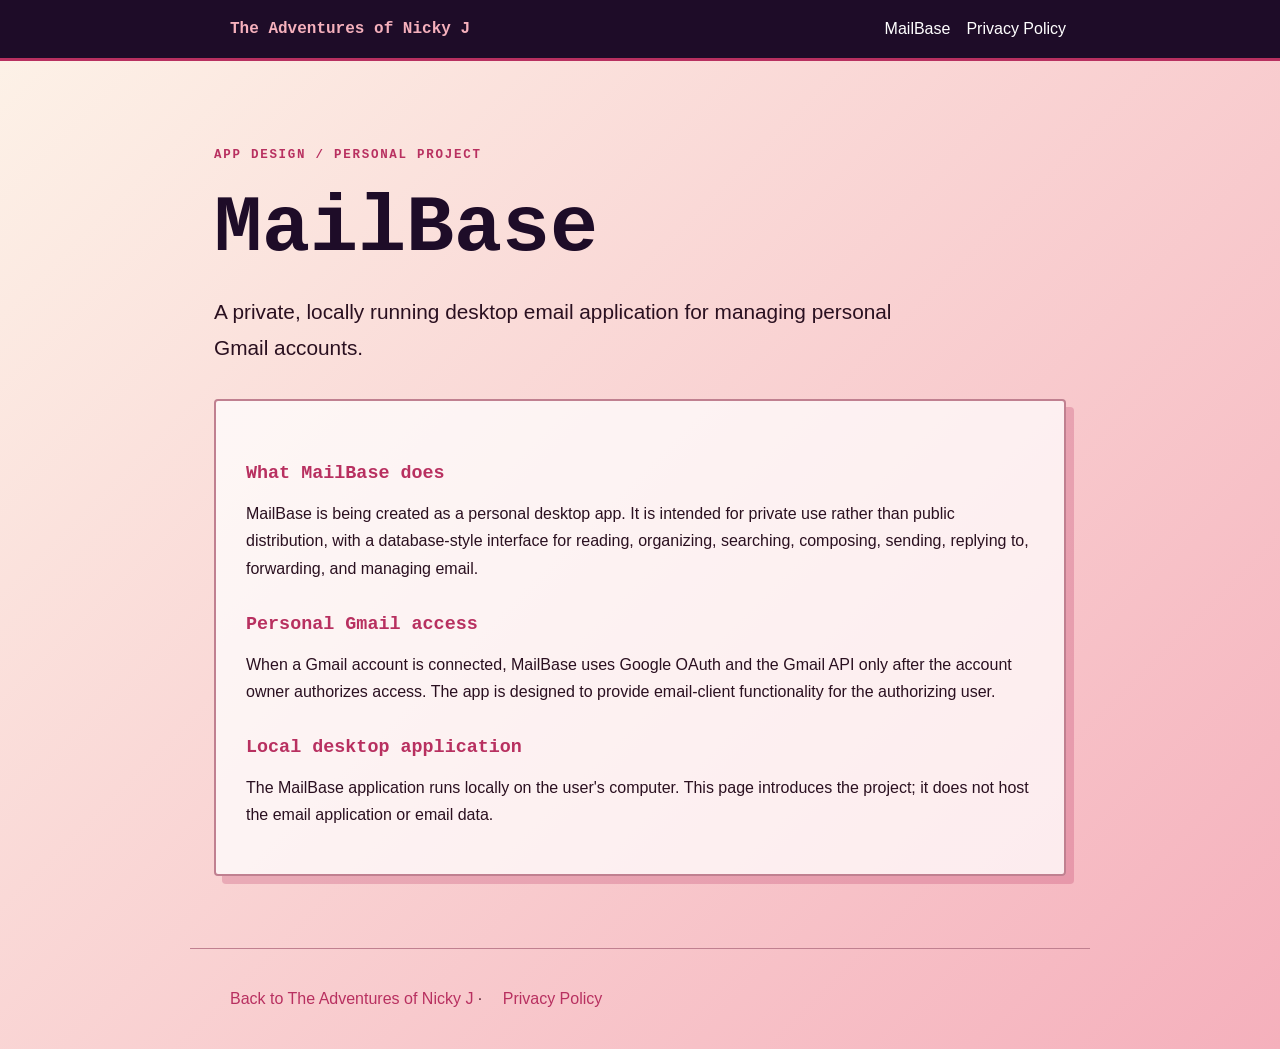
==== mailbase-mini-site/index.html @ 0bc1602f "Add MailBase application page" ====
<!doctype html><html lang="en"><head><meta charset="utf-8"><meta name="viewport" content="width=device-width,initial-scale=1"><title>MailBase — Personal App</title><link rel="stylesheet" href="style.css"></head><body><header><nav><a class="brand" href="../index.html">The Adventures of Nicky J</a><span><a href="index.html">MailBase</a><a href="privacy.html">Privacy Policy</a></span></nav></header><main><p class="eyebrow">APP DESIGN / PERSONAL PROJECT</p><h1>MailBase</h1><p class="lead">A private, locally running desktop email application for managing personal Gmail accounts.</p><div class="card"><h2>What MailBase does</h2><p>MailBase is being created as a personal desktop app. It is intended for private use rather than public distribution, with a database-style interface for reading, organizing, searching, composing, sending, replying to, forwarding, and managing email.</p><h2>Personal Gmail access</h2><p>When a Gmail account is connected, MailBase uses Google OAuth and the Gmail API only after the account owner authorizes access. The app is designed to provide email-client functionality for the authorizing user.</p><h2>Local desktop application</h2><p>The MailBase application runs locally on the user's computer. This page introduces the project; it does not host the email application or email data.</p></div></main><footer><p><a href="../index.html">Back to The Adventures of Nicky J</a> · <a href="privacy.html">Privacy Policy</a></p></footer></body></html>
---- mailbase-mini-site/style.css ----
*{box-sizing:border-box}body{margin:0;color:#2a1020;background:linear-gradient(135deg,#fdf3e8 0%,#f5b0bc 100%);font-family:"DM Sans",-apple-system,BlinkMacSystemFont,"Segoe UI",sans-serif}header{background:#1e0c28;border-bottom:3px solid #b83060}nav,main,footer{max-width:900px;margin:auto;padding:20px 24px}nav{display:flex;justify-content:space-between;align-items:center;gap:24px}.brand{font-family:"Space Mono",monospace;font-weight:700;color:#f5b0bc}a{color:#b83060;text-decoration:none;margin-left:16px;font-weight:500}header a{color:#fff}a:hover{text-decoration:underline}main{padding-top:72px;padding-bottom:72px}.eyebrow{color:#b83060;font-family:"Space Mono",monospace;font-size:.78rem;letter-spacing:.14em;font-weight:700}h1{margin:.2em 0;font-family:"Space Mono",monospace;font-size:clamp(2.5rem,7vw,5rem);color:#1e0c28}h2{margin-top:32px;color:#b83060;font-family:"Space Mono",monospace;font-size:1.15rem}p{line-height:1.7}.lead{font-size:1.3rem;max-width:680px}.card{background:rgba(255,255,255,.72);border:2px solid #c08090;border-radius:4px;padding:30px;margin-top:34px;box-shadow:8px 8px 0 rgba(184,48,96,.25)}footer{border-top:1px solid #c08090;color:#5a2535}@media (max-width:640px){nav{align-items:flex-start;flex-direction:column}nav span{display:flex;gap:10px}nav a{margin-left:0}main{padding-top:48px}}
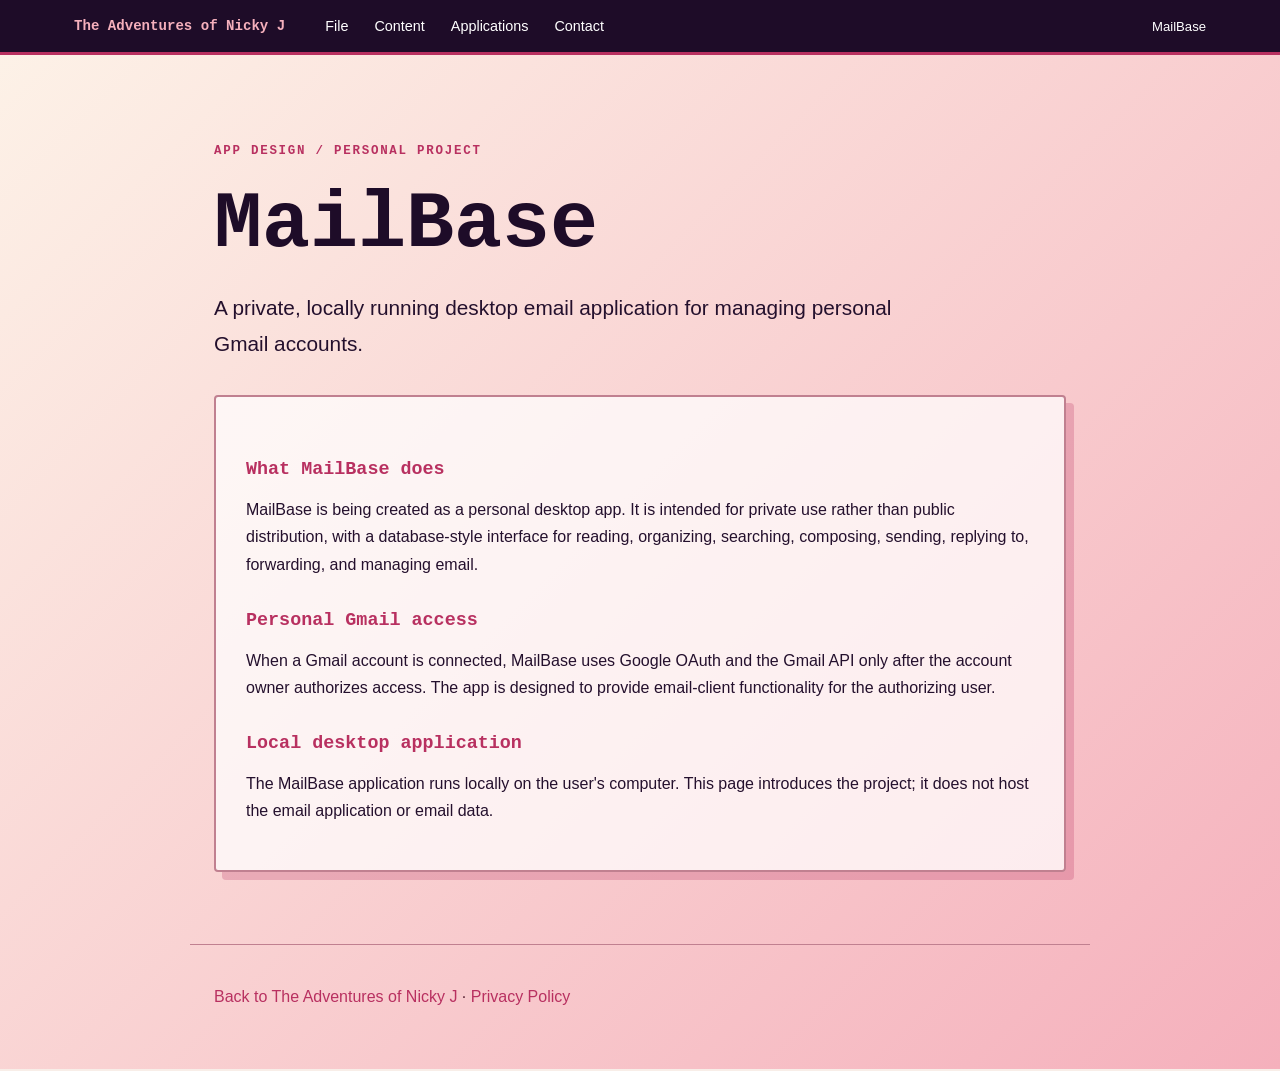
==== commit 28f7a9b9: "Deploy MailBase desktop link and page design" ====
--- a/mailbase-mini-site/index.html
+++ b/mailbase-mini-site/index.html
@@ -1 +1,64 @@
-<!doctype html><html lang="en"><head><meta charset="utf-8"><meta name="viewport" content="width=device-width,initial-scale=1"><title>MailBase — Personal App</title><link rel="stylesheet" href="style.css"></head><body><header><nav><a class="brand" href="../index.html">The Adventures of Nicky J</a><span><a href="index.html">MailBase</a><a href="privacy.html">Privacy Policy</a></span></nav></header><main><p class="eyebrow">APP DESIGN / PERSONAL PROJECT</p><h1>MailBase</h1><p class="lead">A private, locally running desktop email application for managing personal Gmail accounts.</p><div class="card"><h2>What MailBase does</h2><p>MailBase is being created as a personal desktop app. It is intended for private use rather than public distribution, with a database-style interface for reading, organizing, searching, composing, sending, replying to, forwarding, and managing email.</p><h2>Personal Gmail access</h2><p>When a Gmail account is connected, MailBase uses Google OAuth and the Gmail API only after the account owner authorizes access. The app is designed to provide email-client functionality for the authorizing user.</p><h2>Local desktop application</h2><p>The MailBase application runs locally on the user's computer. This page introduces the project; it does not host the email application or email data.</p></div></main><footer><p><a href="../index.html">Back to The Adventures of Nicky J</a> · <a href="privacy.html">Privacy Policy</a></p></footer></body></html>
+<!doctype html>
+<html lang="en">
+<head>
+  <meta charset="utf-8">
+  <meta name="viewport" content="width=device-width,initial-scale=1">
+  <title>MailBase — Personal App</title>
+  <link rel="stylesheet" href="style.css">
+</head>
+<body>
+  <div class="page-shell">
+    <header class="os-menubar">
+      <nav class="os-nav" aria-label="Main navigation">
+        <a class="brand" href="../index.html">The Adventures of Nicky J</a>
+        <div class="menu-items">
+          <details class="os-menu">
+            <summary>File</summary>
+            <div class="os-dropdown">
+              <a href="../index.html">Back to main site</a>
+              <a href="privacy.html">Privacy Policy</a>
+            </div>
+          </details>
+          <details class="os-menu">
+            <summary>Content</summary>
+            <div class="os-dropdown">
+              <a href="../index.html#galleries">Galleries</a>
+            </div>
+          </details>
+          <details class="os-menu">
+            <summary>Applications</summary>
+            <div class="os-dropdown">
+              <a href="index.html" aria-current="page">MailBase</a>
+            </div>
+          </details>
+          <details class="os-menu">
+            <summary>Contact</summary>
+            <div class="os-dropdown">
+              <a href="mailto:hello@adventuresofnickyj.com">Email</a>
+            </div>
+          </details>
+        </div>
+        <span class="page-status">MailBase</span>
+      </nav>
+    </header>
+
+    <main>
+      <p class="eyebrow">APP DESIGN / PERSONAL PROJECT</p>
+      <h1>MailBase</h1>
+      <p class="lead">A private, locally running desktop email application for managing personal Gmail accounts.</p>
+      <div class="card">
+        <h2>What MailBase does</h2>
+        <p>MailBase is being created as a personal desktop app. It is intended for private use rather than public distribution, with a database-style interface for reading, organizing, searching, composing, sending, replying to, forwarding, and managing email.</p>
+        <h2>Personal Gmail access</h2>
+        <p>When a Gmail account is connected, MailBase uses Google OAuth and the Gmail API only after the account owner authorizes access. The app is designed to provide email-client functionality for the authorizing user.</p>
+        <h2>Local desktop application</h2>
+        <p>The MailBase application runs locally on the user's computer. This page introduces the project; it does not host the email application or email data.</p>
+      </div>
+    </main>
+
+    <footer>
+      <p><a href="../index.html">Back to The Adventures of Nicky J</a><span aria-hidden="true"> · </span><a href="privacy.html">Privacy Policy</a></p>
+    </footer>
+  </div>
+</body>
+</html>
--- a/mailbase-mini-site/style.css
+++ b/mailbase-mini-site/style.css
@@ -1 +1,27 @@
-*{box-sizing:border-box}body{margin:0;color:#2a1020;background:linear-gradient(135deg,#fdf3e8 0%,#f5b0bc 100%);font-family:"DM Sans",-apple-system,BlinkMacSystemFont,"Segoe UI",sans-serif}header{background:#1e0c28;border-bottom:3px solid #b83060}nav,main,footer{max-width:900px;margin:auto;padding:20px 24px}nav{display:flex;justify-content:space-between;align-items:center;gap:24px}.brand{font-family:"Space Mono",monospace;font-weight:700;color:#f5b0bc}a{color:#b83060;text-decoration:none;margin-left:16px;font-weight:500}header a{color:#fff}a:hover{text-decoration:underline}main{padding-top:72px;padding-bottom:72px}.eyebrow{color:#b83060;font-family:"Space Mono",monospace;font-size:.78rem;letter-spacing:.14em;font-weight:700}h1{margin:.2em 0;font-family:"Space Mono",monospace;font-size:clamp(2.5rem,7vw,5rem);color:#1e0c28}h2{margin-top:32px;color:#b83060;font-family:"Space Mono",monospace;font-size:1.15rem}p{line-height:1.7}.lead{font-size:1.3rem;max-width:680px}.card{background:rgba(255,255,255,.72);border:2px solid #c08090;border-radius:4px;padding:30px;margin-top:34px;box-shadow:8px 8px 0 rgba(184,48,96,.25)}footer{border-top:1px solid #c08090;color:#5a2535}@media (max-width:640px){nav{align-items:flex-start;flex-direction:column}nav span{display:flex;gap:10px}nav a{margin-left:0}main{padding-top:48px}}
+*{box-sizing:border-box}
+:root{--ink:#24102d;--plum:#1e0c28;--pink:#f5b0bc;--hot-pink:#b83060;--cream:#fdf3e8;--line:#c08090}
+body{margin:0;color:var(--ink);background:#f8eee8;font-family:"DM Sans",-apple-system,BlinkMacSystemFont,"Segoe UI",sans-serif}
+.page-shell{min-height:100vh;max-width:1600px;margin:0 auto;background:linear-gradient(135deg,#fdf3e8 0%,#f5b0bc 100%);box-shadow:0 0 30px rgba(30,12,40,.16)}
+.os-menubar{background:var(--plum);border-bottom:3px solid var(--hot-pink);color:#fff}
+.os-nav{max-width:1180px;margin:0 auto;padding:0 24px;height:52px;display:flex;align-items:center;gap:28px}
+.brand{font-family:"Space Mono",monospace;font-size:.88rem;font-weight:700;color:var(--pink);text-decoration:none;white-space:nowrap}
+.menu-items{display:flex;align-items:stretch;gap:2px;height:100%}
+.os-menu{position:relative;height:100%}
+.os-menu summary{height:100%;padding:0 12px;display:flex;align-items:center;list-style:none;color:#fff;font-size:.9rem;cursor:pointer;user-select:none}
+.os-menu summary::-webkit-details-marker{display:none}
+.os-menu[open] summary,.os-menu summary:hover{background:rgba(245,176,188,.18)}
+.os-dropdown{position:absolute;top:49px;left:0;min-width:190px;padding:5px 0;background:var(--pink);border:1px solid var(--line);box-shadow:4px 4px 0 rgba(30,12,40,.28);z-index:10}
+.os-dropdown a{display:block;margin:0;padding:9px 16px;color:var(--ink);font-size:.86rem;font-weight:500;text-decoration:none;white-space:nowrap}
+.os-dropdown a:hover{background:var(--hot-pink);color:#fff}
+.top-level-link{height:100%;padding:0 12px;display:flex;align-items:center;color:#fff;text-decoration:none;font-size:.9rem;white-space:nowrap}
+.top-level-link:hover{background:rgba(245,176,188,.18);text-decoration:none}
+.page-status{margin-left:auto;color:#fff;font-size:.82rem;white-space:nowrap}
+main,footer{max-width:900px;margin:0 auto;padding-left:24px;padding-right:24px}
+main{padding-top:74px;padding-bottom:72px}
+.eyebrow{color:var(--hot-pink);font-family:"Space Mono",monospace;font-size:.78rem;letter-spacing:.14em;font-weight:700}
+h1{margin:.2em 0;font-family:"Space Mono",monospace;font-size:clamp(2.5rem,7vw,5rem);color:var(--plum)}
+h2{margin-top:32px;color:var(--hot-pink);font-family:"Space Mono",monospace;font-size:1.15rem}
+p{line-height:1.7}.lead{font-size:1.3rem;max-width:680px}.policy-date{color:#6a3448;font-size:.9rem}
+.card{background:rgba(255,255,255,.72);border:2px solid var(--line);border-radius:4px;padding:30px;margin-top:34px;box-shadow:8px 8px 0 rgba(184,48,96,.25)}
+footer{border-top:1px solid var(--line);color:#5a2535;padding-top:22px;padding-bottom:42px}footer a{color:var(--hot-pink);text-decoration:none;font-weight:500}footer a:hover{text-decoration:underline}
+@media (max-width:640px){.os-nav{height:auto;min-height:52px;padding-top:12px;padding-bottom:12px;align-items:flex-start;flex-wrap:wrap;gap:8px 16px}.menu-items{height:38px;order:3;width:100%}.os-menu summary,.top-level-link{padding:0 8px}.page-status{margin-left:auto}.os-dropdown{top:35px}main{padding-top:48px}.card{padding:22px}}
